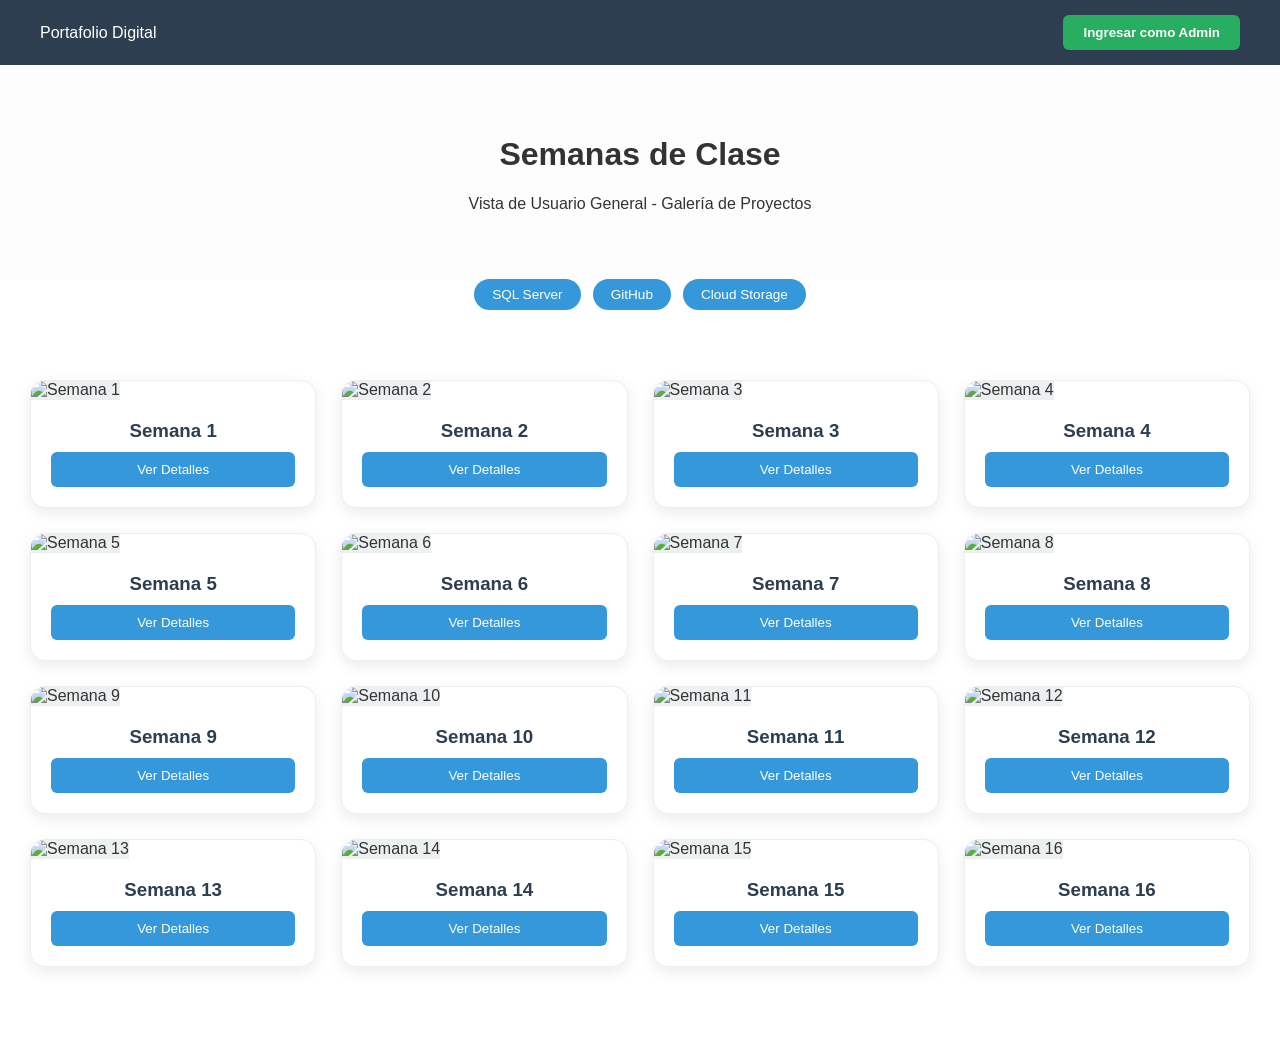
==== index.html @ 8f5d5338 "Primer commit" ====
<!DOCTYPE html>
<html lang="es">
<head>
    <meta charset="UTF-8">
    <meta name="viewport" content="width=device-width, initial-scale=1.0">
    <title>Mi Portafolio Digital - Usuario</title>
    <link rel="stylesheet" href="style.css">
</head>
<body>
    <nav class="navbar">
        <div class="logo">Portafolio Digital</div>
        <div class="auth-controls">
            <button onclick="window.location.href='login.html'" class="btn-auth">Ingresar como Admin</button>
        </div>
    </nav>

    <header class="hero">
        <h1>Semanas de Clase</h1>
        <p>Vista de Usuario General - Galería de Proyectos</p>
    </header>

    <section id="habilidades">
        <div class="skills-container">
            <span class="skill-tag">SQL Server</span>
            <span class="skill-tag">GitHub</span>
            <span class="skill-tag">Cloud Storage</span>
        </div>
    </section>

    <main class="container">
        <!-- Cuadrícula 4x4 de semanas -->
        <div class="grid-proyectos" id="contenedor-visualizar"></div>
    </main>

    <script src="script.js"></script>
</body>
</html>
---- style.css ----
/* Generales */
body { font-family: 'Segoe UI', Arial, sans-serif; margin: 0; background: #fff; color: #333; }
.container { padding: 30px; max-width: 1300px; margin: auto; }

/* Navbar */
.navbar {
    display: flex; justify-content: space-between; align-items: center;
    padding: 15px 40px; background: #2c3e50; color: white;
}
.btn-auth { background: #27ae60; color: white; border: none; padding: 10px 20px; border-radius: 6px; cursor: pointer; font-weight: bold; }

/* Hero */
.hero { text-align: center; padding: 50px 20px; background: #fdfdfd; }
.skills-container { display: flex; justify-content: center; gap: 12px; margin-bottom: 40px; }
.skill-tag { background: #3498db; color: white; padding: 8px 18px; border-radius: 25px; font-size: 0.85rem; }

/* CUADRÍCULA 4x4 */
.grid-proyectos {
    display: grid;
    /* Esto fuerza 4 columnas en pantallas grandes */
    grid-template-columns: repeat(4, 1fr); 
    gap: 25px;
    padding-bottom: 50px;
}

/* Para pantallas pequeñas (celulares) bajamos a 1 columna */
@media (max-width: 900px) { .grid-proyectos { grid-template-columns: repeat(2, 1fr); } }
@media (max-width: 600px) { .grid-proyectos { grid-template-columns: 1fr; } }

/* Tarjetas con Imagen */
.card {
    background: white; border-radius: 15px; overflow: hidden;
    box-shadow: 0 5px 15px rgba(0,0,0,0.08); border: 1px solid #eee;
    transition: 0.3s cubic-bezier(0.175, 0.885, 0.32, 1.275);
}
.card:hover { transform: translateY(-8px); box-shadow: 0 12px 25px rgba(0,0,0,0.15); }

.card-img {
    width: 100%; height: 160px; background: #ecf0f1;
    object-fit: cover; border-bottom: 1px solid #eee;
}

.card-body { padding: 20px; text-align: center; }
.card-body h3 { margin: 0 0 10px 0; color: #2c3e50; }

/* Botones */
.btn-view { background: #3498db; color: white; width: 100%; border: none; padding: 10px; border-radius: 6px; cursor: pointer; }
.btn-edit { background: #f1c40f; color: white; border: none; padding: 8px; border-radius: 4px; cursor: pointer; flex: 1; }
.btn-delete { background: #e74c3c; color: white; border: none; padding: 8px; border-radius: 4px; cursor: pointer; flex: 1; }

/* Admin Panel Box */
.upload-box { 
    background: white; padding: 30px; border-radius: 15px; 
    border: 2px dashed #27ae60; margin-bottom: 40px; 
}
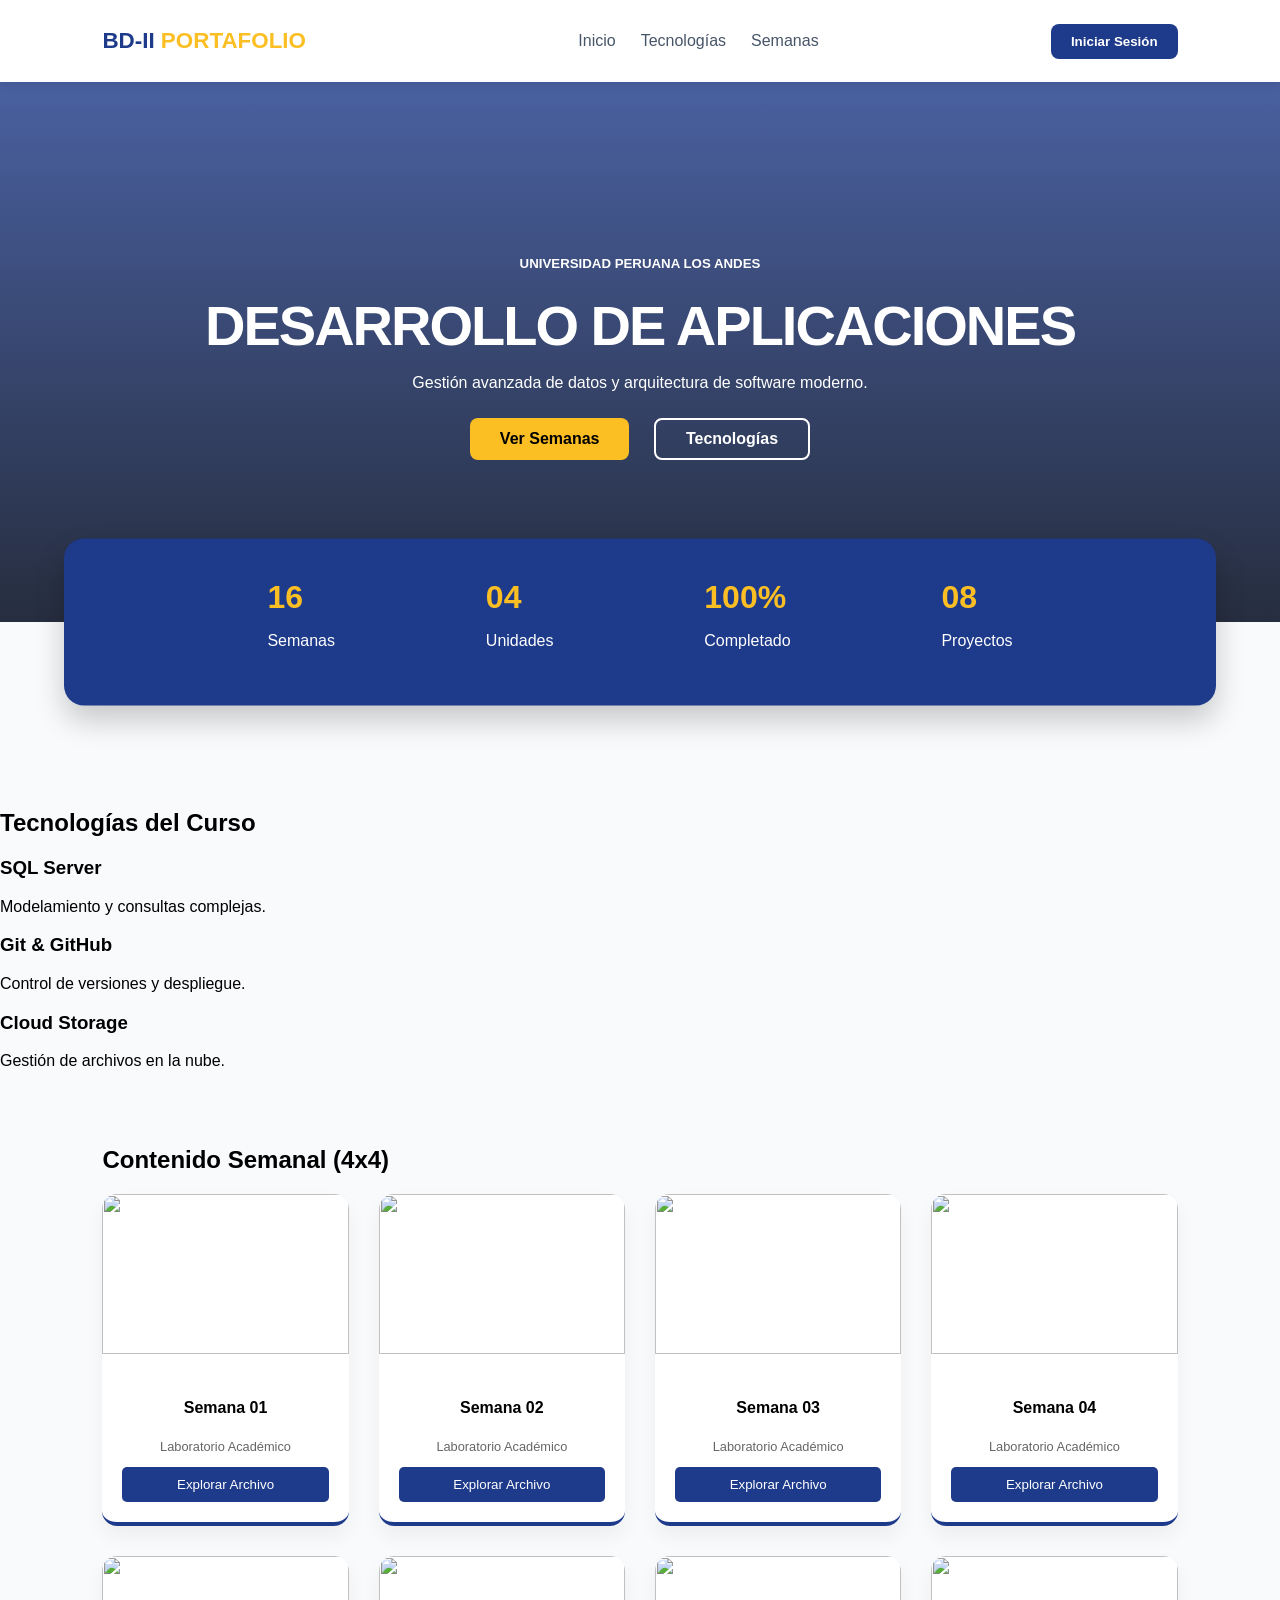
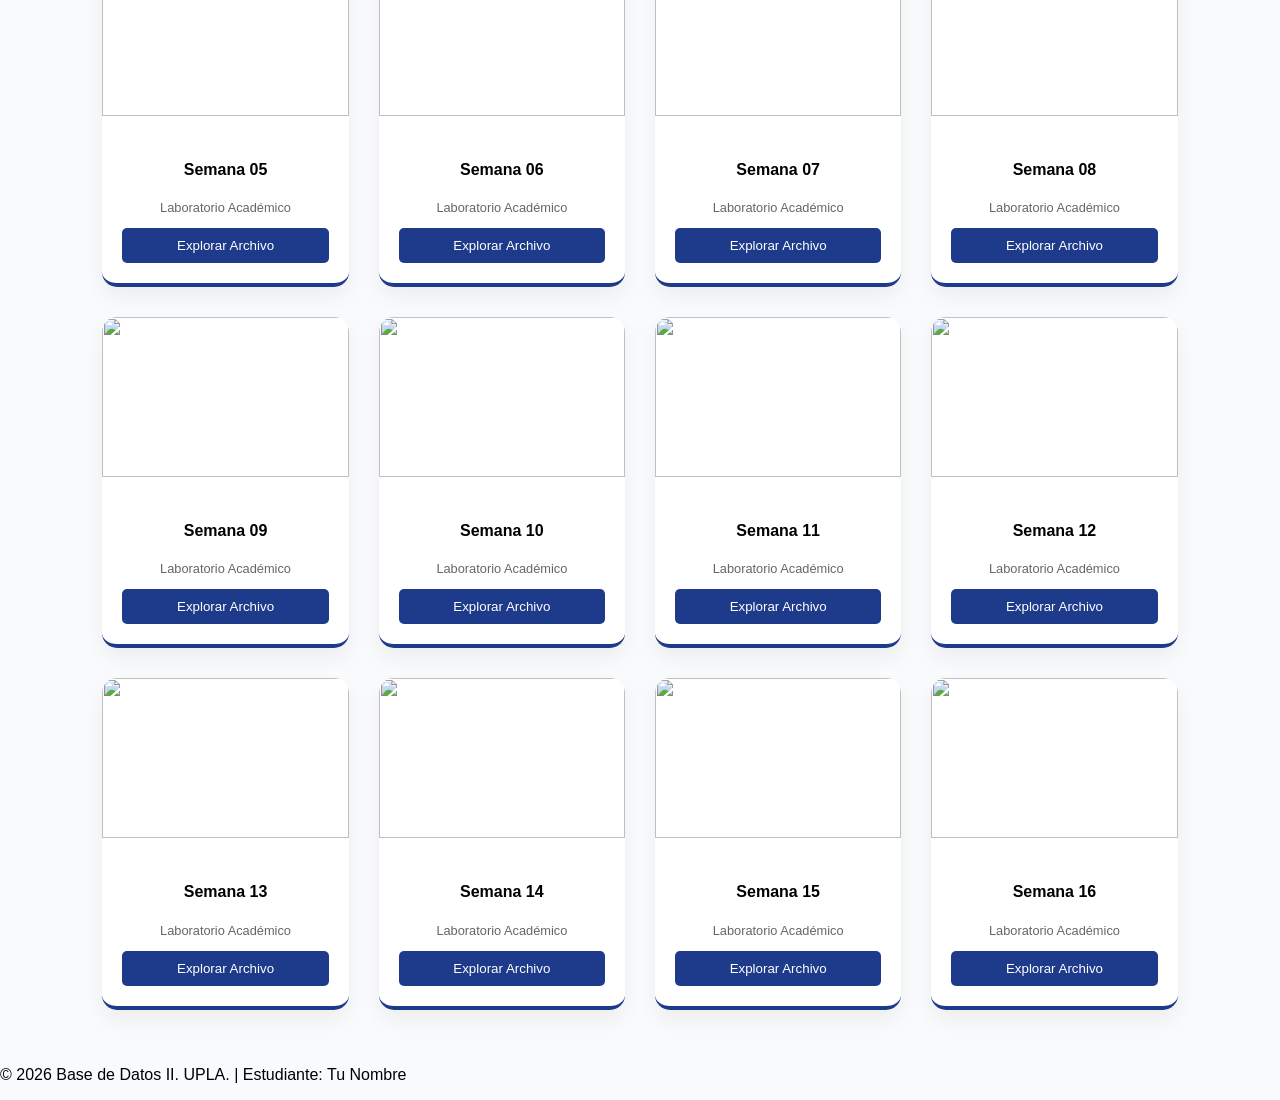
==== commit 0c26f462: "Descripción del cambio" ====
--- a/index.html
+++ b/index.html
@@ -3,36 +3,60 @@
 <head>
     <meta charset="UTF-8">
     <meta name="viewport" content="width=device-width, initial-scale=1.0">
-    <title>Mi Portafolio Digital - Usuario</title>
+    <title>Portafolio Académico | Base de Datos II</title>
     <link rel="stylesheet" href="style.css">
+    <link href="https://googleapis.com" rel="stylesheet">
 </head>
 <body>
     <nav class="navbar">
-        <div class="logo">Portafolio Digital</div>
-        <div class="auth-controls">
-            <button onclick="window.location.href='login.html'" class="btn-auth">Ingresar como Admin</button>
-        </div>
+        <div class="logo">BD-II<span> PORTAFOLIO</span></div>
+        <ul class="nav-links">
+            <li><a href="#inicio">Inicio</a></li>
+            <li><a href="#tecnologias">Tecnologías</a></li>
+            <li><a href="#proyectos">Semanas</a></li>
+        </ul>
+        <button onclick="window.location.href='login.html'" class="btn-nav-login">Iniciar Sesión</button>
     </nav>
 
-    <header class="hero">
-        <h1>Semanas de Clase</h1>
-        <p>Vista de Usuario General - Galería de Proyectos</p>
+    <header id="inicio" class="hero">
+        <div class="hero-overlay">
+            <h5>UNIVERSIDAD PERUANA LOS ANDES</h5>
+            <h1>DESARROLLO DE APLICACIONES</h1>
+            <p>Gestión avanzada de datos y arquitectura de software moderno.</p>
+            <div class="hero-btns">
+                <a href="#proyectos" class="btn-primary">Ver Semanas</a>
+                <a href="#tecnologias" class="btn-secondary">Tecnologías</a>
+            </div>
+        </div>
     </header>
 
-    <section id="habilidades">
-        <div class="skills-container">
-            <span class="skill-tag">SQL Server</span>
-            <span class="skill-tag">GitHub</span>
-            <span class="skill-tag">Cloud Storage</span>
+    <section class="stats-bar">
+        <div class="stat-item"><h3>16</h3><p>Semanas</p></div>
+        <div class="stat-item"><h3>04</h3><p>Unidades</p></div>
+        <div class="stat-item"><h3>100%</h3><p>Completado</p></div>
+        <div class="stat-item"><h3>08</h3><p>Proyectos</p></div>
+    </section>
+
+    <section id="tecnologias" class="tech-section">
+        <h2>Tecnologías del Curso</h2>
+        <div class="tech-grid">
+            <div class="tech-card"><h3>SQL Server</h3><p>Modelamiento y consultas complejas.</p></div>
+            <div class="tech-card"><h3>Git & GitHub</h3><p>Control de versiones y despliegue.</p></div>
+            <div class="tech-card"><h3>Cloud Storage</h3><p>Gestión de archivos en la nube.</p></div>
         </div>
     </section>
 
-    <main class="container">
-        <!-- Cuadrícula 4x4 de semanas -->
+    <main id="proyectos" class="container">
+        <h2 class="section-title">Contenido Semanal (4x4)</h2>
         <div class="grid-proyectos" id="contenedor-visualizar"></div>
     </main>
+
+    <footer class="main-footer">
+        <p>© 2026 Base de Datos II. UPLA. | Estudiante: Tu Nombre</p>
+    </footer>
 
     <script src="script.js"></script>
 </body>
 </html>
 
+
--- a/style.css
+++ b/style.css
@@ -1,55 +1,53 @@
-/* Generales */
-body { font-family: 'Segoe UI', Arial, sans-serif; margin: 0; background: #fff; color: #333; }
-.container { padding: 30px; max-width: 1300px; margin: auto; }
+:root {
+    --upla-blue: #1e3a8a;
+    --upla-gold: #fbbf24;
+    --dark-bg: #0f172a;
+    --light-gray: #f8fafc;
+}
+
+body { font-family: 'Poppins', sans-serif; margin: 0; background: var(--light-gray); scroll-behavior: smooth; }
 
 /* Navbar */
 .navbar {
     display: flex; justify-content: space-between; align-items: center;
-    padding: 15px 40px; background: #2c3e50; color: white;
+    padding: 1rem 8%; background: white; box-shadow: 0 2px 10px rgba(0,0,0,0.1);
+    position: sticky; top: 0; z-index: 1000;
 }
-.btn-auth { background: #27ae60; color: white; border: none; padding: 10px 20px; border-radius: 6px; cursor: pointer; font-weight: bold; }
+.logo { font-weight: 800; font-size: 1.4rem; color: var(--upla-blue); }
+.logo span { color: var(--upla-gold); }
+.nav-links { list-style: none; display: flex; gap: 25px; }
+.nav-links a { text-decoration: none; color: #475569; font-weight: 500; transition: 0.3s; }
+.nav-links a:hover { color: var(--upla-blue); }
+.btn-nav-login { background: var(--upla-blue); color: white; border: none; padding: 10px 20px; border-radius: 8px; cursor: pointer; font-weight: 600; }
 
-/* Hero */
-.hero { text-align: center; padding: 50px 20px; background: #fdfdfd; }
-.skills-container { display: flex; justify-content: center; gap: 12px; margin-bottom: 40px; }
-.skill-tag { background: #3498db; color: white; padding: 8px 18px; border-radius: 25px; font-size: 0.85rem; }
+/* Hero Section */
+.hero {
+    height: 60vh; background: linear-gradient(rgba(30, 58, 138, 0.8), rgba(15, 23, 42, 0.9)), url('https://unsplash.com');
+    background-size: cover; background-position: center; display: flex; align-items: center; justify-content: center; text-align: center; color: white;
+}
+.hero h1 { font-size: 3.5rem; margin: 10px 0; letter-spacing: -2px; }
+.btn-primary { background: var(--upla-gold); color: #000; padding: 12px 30px; text-decoration: none; border-radius: 8px; font-weight: 700; margin: 10px; display: inline-block; }
+.btn-secondary { border: 2px solid white; color: white; padding: 10px 30px; text-decoration: none; border-radius: 8px; font-weight: 700; margin: 10px; display: inline-block; }
 
-/* CUADRÍCULA 4x4 */
-.grid-proyectos {
-    display: grid;
-    /* Esto fuerza 4 columnas en pantallas grandes */
-    grid-template-columns: repeat(4, 1fr); 
-    gap: 25px;
-    padding-bottom: 50px;
-}
+/* Stats Bar */
+.stats-bar { display: flex; justify-content: space-around; background: var(--upla-blue); padding: 40px 10%; color: white; transform: translateY(-50%); width: 70%; margin: 0 auto; border-radius: 20px; box-shadow: 0 15px 30px rgba(0,0,0,0.2); }
+.stat-item h3 { font-size: 2rem; margin: 0; color: var(--upla-gold); }
 
-/* Para pantallas pequeñas (celulares) bajamos a 1 columna */
-@media (max-width: 900px) { .grid-proyectos { grid-template-columns: repeat(2, 1fr); } }
-@media (max-width: 600px) { .grid-proyectos { grid-template-columns: 1fr; } }
+/* Grid 4x4 */
+.container { padding: 40px 8%; }
+.grid-proyectos { display: grid; grid-template-columns: repeat(4, 1fr); gap: 30px; }
 
-/* Tarjetas con Imagen */
-.card {
-    background: white; border-radius: 15px; overflow: hidden;
-    box-shadow: 0 5px 15px rgba(0,0,0,0.08); border: 1px solid #eee;
-    transition: 0.3s cubic-bezier(0.175, 0.885, 0.32, 1.275);
-}
-.card:hover { transform: translateY(-8px); box-shadow: 0 12px 25px rgba(0,0,0,0.15); }
+/* Tarjetas */
+.card { background: white; border-radius: 15px; overflow: hidden; box-shadow: 0 10px 20px rgba(0,0,0,0.05); transition: 0.4s; border-bottom: 4px solid var(--upla-blue); }
+.card:hover { transform: translateY(-10px); box-shadow: 0 20px 40px rgba(0,0,0,0.1); }
+.card-img { width: 100%; height: 160px; object-fit: cover; }
+.card-content { padding: 20px; text-align: center; }
 
-.card-img {
-    width: 100%; height: 160px; background: #ecf0f1;
-    object-fit: cover; border-bottom: 1px solid #eee;
-}
+/* Login Page Styles */
+.login-page { background: var(--dark-bg); height: 100vh; display: flex; justify-content: center; align-items: center; }
+.login-container { background: white; padding: 50px; border-radius: 20px; text-align: center; width: 400px; }
+.login-form input { width: 100%; padding: 15px; margin: 10px 0; border: 1px solid #ddd; border-radius: 10px; box-sizing: border-box; }
+.btn-primary-block { width: 100%; background: var(--upla-blue); color: white; border: none; padding: 15px; border-radius: 10px; cursor: pointer; font-weight: 700; }
 
-.card-body { padding: 20px; text-align: center; }
-.card-body h3 { margin: 0 0 10px 0; color: #2c3e50; }
-
-/* Botones */
-.btn-view { background: #3498db; color: white; width: 100%; border: none; padding: 10px; border-radius: 6px; cursor: pointer; }
-.btn-edit { background: #f1c40f; color: white; border: none; padding: 8px; border-radius: 4px; cursor: pointer; flex: 1; }
-.btn-delete { background: #e74c3c; color: white; border: none; padding: 8px; border-radius: 4px; cursor: pointer; flex: 1; }
-
-/* Admin Panel Box */
-.upload-box { 
-    background: white; padding: 30px; border-radius: 15px; 
-    border: 2px dashed #27ae60; margin-bottom: 40px; 
-}
+@media (max-width: 1024px) { .grid-proyectos { grid-template-columns: repeat(2, 1fr); } }
+@media (max-width: 600px) { .grid-proyectos { grid-template-columns: 1fr; } .stats-bar { width: 90%; flex-direction: column; gap: 20px; } }
